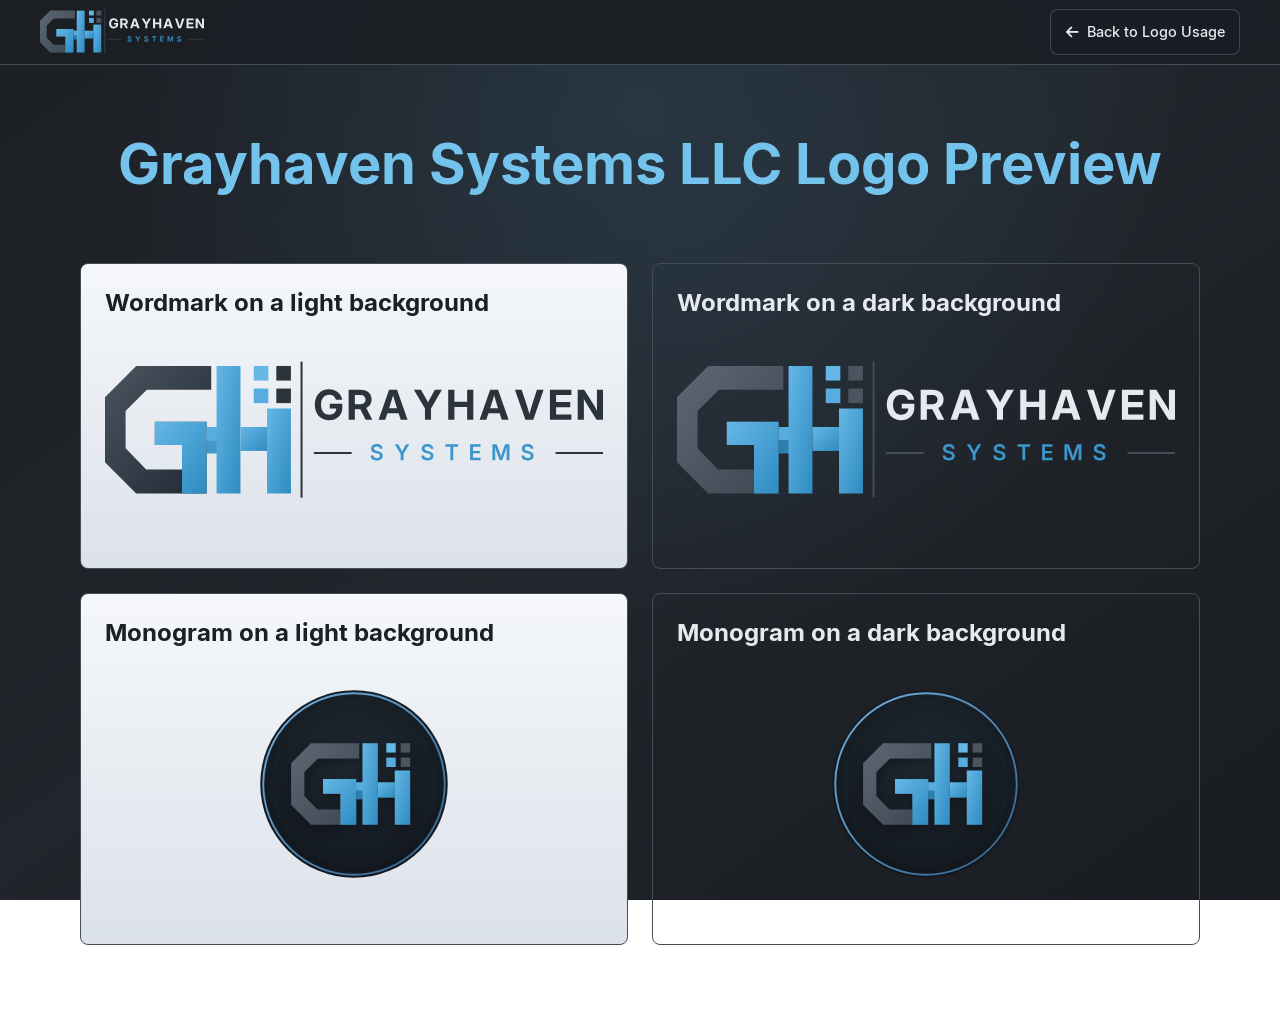
==== logo/index.html @ 890063b4 "Update Grayhaven Systems LLC branding guidelines" ====
<!DOCTYPE html>
<html lang="en">
  <head>
    <meta charset="utf-8">
    <meta name="viewport" content="width=device-width, initial-scale=1">
    <title>Grayhaven Systems LLC Logo Preview</title>
    <link rel="stylesheet" href="../style-guide/fonts.css?v=20260712">
    <link rel="stylesheet" href="../style-guide/fontawesome.min.css?v=20260712">
    <link rel="stylesheet" href="../style-guide/style-guide.css?v=20260712">
  </head>
  <body>
    <header class="site-header">
      <nav class="navbar" aria-label="Logo preview navigation">
        <div class="navbar-brand">
          <a href="./index.html" aria-label="Grayhaven Systems LLC logo preview home">
            <img
              class="navbar-logo"
              src="svg/grayhaven-logo-wordmark-dark.svg"
              alt="Grayhaven Systems LLC">
          </a>
        </div>
        <a class="link-button navbar-contact" href="../docs/logo-usage.md">
          <i class="fa-solid fa-arrow-left" aria-hidden="true"></i>
          <span>Back to Logo Usage</span>
        </a>
      </nav>
    </header>
    <main class="logo-preview-main">
      <h1>Grayhaven Systems LLC Logo Preview</h1>
      <div class="logo-preview-grid">
        <section class="logo-preview-card light" aria-labelledby="light-wordmark-title">
          <h2 id="light-wordmark-title">Wordmark on a light background</h2>
          <img src="svg/grayhaven-logo-wordmark-light.svg" alt="Grayhaven Systems LLC light-background wordmark">
        </section>
        <section class="logo-preview-card" aria-labelledby="dark-wordmark-title">
          <h2 id="dark-wordmark-title">Wordmark on a dark background</h2>
          <img src="svg/grayhaven-logo-wordmark-dark.svg" alt="Grayhaven Systems LLC dark-background wordmark">
        </section>
        <section class="logo-preview-card light" aria-labelledby="light-monogram-title">
          <h2 id="light-monogram-title">Monogram on a light background</h2>
          <img class="monogram" src="svg/grayhaven-logo-monogram.svg" alt="Grayhaven Systems LLC monogram on a light background">
        </section>
        <section class="logo-preview-card" aria-labelledby="dark-monogram-title">
          <h2 id="dark-monogram-title">Monogram on a dark background</h2>
          <img class="monogram" src="svg/grayhaven-logo-monogram.svg" alt="Grayhaven Systems LLC monogram on a dark background">
        </section>
      </div>
    </main>
  </body>
</html>
---- style-guide/fonts.css ----
@font-face {
  font-family: Inter;
  font-style: normal;
  font-weight: 300;
  font-display: swap;
  src: url('../assets/fonts/inter-300.ttf') format('truetype');
}

@font-face {
  font-family: Inter;
  font-style: normal;
  font-weight: 400;
  font-display: swap;
  src: url('../assets/fonts/inter-400.ttf') format('truetype');
}

@font-face {
  font-family: Inter;
  font-style: normal;
  font-weight: 500;
  font-display: swap;
  src: url('../assets/fonts/inter-500.ttf') format('truetype');
}

@font-face {
  font-family: Inter;
  font-style: normal;
  font-weight: 600;
  font-display: swap;
  src: url('../assets/fonts/inter-600.ttf') format('truetype');
}

@font-face {
  font-family: Inter;
  font-style: normal;
  font-weight: 700;
  font-display: swap;
  src: url('../assets/fonts/inter-700.ttf') format('truetype');
}

@font-face {
  font-family: Inter;
  font-style: normal;
  font-weight: 800;
  font-display: swap;
  src: url('../assets/fonts/inter-800.ttf') format('truetype');
}
---- style-guide/style-guide.css ----
/* ============================================
   Grayhaven Systems LLC — Site Stylesheet
   Mobile-first | Vanilla CSS | Design Token Driven
   ============================================ */

/* ===== DESIGN TOKENS ===== */
:root {
  /* Core Palette */
  --deep-graphite: #1C1F24;
  --gunmetal: #2A2F36;
  --slate-grey: #353B44;
  --soft-white: #E6EAF0;
  --cool-grey: #AAB2BF;
  --primary-accent: #58ACE0;
  --standard-hover: #65B7E6;
  --elevated-hover: #74C3EC;
  --light-surface-accent: #1F5F87;
  --charcoal-border: #444C56;
  --muted-emerald: #3FB68B;

  /* Alert Palette */
  --alert-info: #58ACE0;
  --alert-success: #3FB68B;
  --alert-warning: #C9973A;
  --alert-error: #D64545;

  /* Typography */
  --font-primary: 'Inter', ui-sans-serif, system-ui, -apple-system, blinkmacsystemfont, 'Segoe UI', sans-serif;
  --font-weight-light: 300;
  --font-weight-regular: 400;
  --font-weight-medium: 500;
  --font-weight-semibold: 600;
  --font-weight-bold: 700;
  --font-weight-extrabold: 800;

  /* Spacing Scale */
  --space-xs: 0.5rem;
  --space-sm: 1rem;
  --space-md: 1.5rem;
  --space-lg: 2.5rem;
  --space-xl: 4rem;
  --space-2xl: 6rem;
  --space-3xl: 8rem;

  /* Component Tokens */
  --border-radius: 8px;
  --border-radius-sm: 6px;
  --transition-fast: 150ms ease;
  --transition-base: 250ms ease;
  --transition-slow: 400ms ease;

  /* Navbar */
  --navbar-height: 4rem;
  --navbar-bg: rgb(28 31 36 / 98%);
  --navbar-blur: blur(12px);

  /* Background */
  --bg-radial: radial-gradient(circle at 50% 12%, rgb(88 172 224 / 14%), transparent 34rem);
  --bg-linear: linear-gradient(145deg, #1C1F24 0%, #22262C 48%, #191C21 100%);

  /* Link Button */
  --link-btn-bg: rgb(28 31 36 / 34%);
  --link-btn-border: rgb(68 76 86 / 90%);

  /* Content Panel */
  --panel-bg-top: rgb(42 47 54 / 94%);
  --panel-bg-bottom: rgb(34 38 44 / 90%);
  --panel-border: rgb(68 76 86 / 72%);
  --panel-shadow: 0 24px 70px rgb(0 0 0 / 28%);

  /* Container */
  --container-max: 1200px;
  --container-padding: 1.25rem;
}

/* ===== RESET / BASE ===== */
*,
*::before,
*::after {
  margin: 0;
  padding: 0;
  box-sizing: border-box;
}

html {
  scroll-behavior: smooth;
  scroll-padding-top: var(--navbar-height);
  text-size-adjust: 100%;
}

body {
  font-family: var(--font-primary);
  font-weight: var(--font-weight-regular);
  color: var(--cool-grey);
  line-height: 1.6;
  background: var(--bg-radial), var(--bg-linear);
  background-attachment: fixed;
  background-repeat: no-repeat;
  background-size: cover;
  min-height: 100vh;
  overflow-x: hidden;
  -webkit-font-smoothing: antialiased;
  -moz-osx-font-smoothing: grayscale;
}

img {
  max-width: 100%;
  height: auto;
  display: block;
}

a {
  color: var(--primary-accent);
  text-decoration: none;
  transition: color var(--transition-fast);
}

a:hover {
  color: var(--standard-hover);
}

ul {
  list-style: none;
}

h1,
h2,
h3,
h4,
h5,
h6 {
  color: var(--soft-white);
  font-weight: var(--font-weight-bold);
  line-height: 1.25;
}

/* ===== UTILITY CLASSES ===== */
.container {
  width: 100%;
  max-width: var(--container-max);
  margin-inline: auto;
  padding-inline: var(--container-padding);
}

.section-spacing {
  padding-block: var(--space-2xl);
}

.section-title {
  font-size: clamp(1.75rem, 4vw, 2.5rem);
  font-weight: var(--font-weight-bold);
  text-align: center;
  margin-bottom: var(--space-sm);
  color: var(--soft-white);
}

.section-subtitle {
  font-size: clamp(0.95rem, 2vw, 1.1rem);
  text-align: center;
  color: var(--cool-grey);
  margin-bottom: var(--space-xl);
}

/* ===== LINK BUTTON ===== */
.link-button {
  display: inline-flex;
  align-items: center;
  gap: 0.5rem;
  min-height: 2.75rem;
  padding: 0.68rem 0.9rem;
  color: var(--soft-white);
  background: var(--link-btn-bg);
  border: 1px solid var(--link-btn-border);
  border-radius: var(--border-radius);
  font-size: 0.9rem;
  font-weight: var(--font-weight-medium);
  cursor: pointer;
  transition:
    background var(--transition-base),
    border-color var(--transition-base),
    color var(--transition-base);
}

.link-button:hover {
  background: rgb(88 172 224 / 10%);
  border-color: var(--primary-accent);
  color: var(--soft-white);
}

.link-button:focus-visible {
  outline: 2px solid var(--primary-accent);
  outline-offset: 2px;
}

.link-button-large {
  min-height: 3.25rem;
  padding: 0.85rem 1.5rem;
  font-size: 1.05rem;
}

/* ===== EXTERNAL / SCROLL LINKS ===== */
.external-link {
  display: inline-flex;
  align-items: center;
  gap: 0.4rem;
  color: var(--primary-accent);
  font-size: 0.85rem;
  font-weight: var(--font-weight-medium);
  transition: color var(--transition-fast), background var(--transition-fast);
}

button.demo-link {
  font: inherit;
  cursor: pointer;
}

button.external-link.demo-link {
  padding: 0;
  background: transparent;
  border: 0;
}

:where(.service-card.light) .external-link {
  color: var(--light-surface-accent);
}

.external-link:hover {
  color: var(--standard-hover);
  background: rgb(101 183 230 / 10%);
  border-radius: var(--border-radius-sm);
}

button.external-link.demo-link:hover {
  color: var(--standard-hover);
  background: rgb(101 183 230 / 10%);
}

.scroll-link {
  display: inline-flex;
  align-items: center;
  gap: 0.4rem;
  color: var(--cool-grey);
  font-size: 0.85rem;
  font-weight: var(--font-weight-medium);
  transition: color var(--transition-fast);
}

:where(.service-card.light) .scroll-link {
  color: var(--light-surface-accent);
}

.scroll-link:hover {
  color: var(--primary-accent);
}

:where(.service-card.light) .scroll-link:hover {
  color: var(--deep-graphite);
  background: transparent;
}

/* ===== NAVBAR ===== */
.site-header {
  position: sticky;
  top: 0;
  z-index: 1000;
  background: var(--navbar-bg);
  backdrop-filter: var(--navbar-blur);
  border-bottom: 1px solid var(--charcoal-border);
}

.navbar {
  position: relative;
  display: flex;
  align-items: center;
  justify-content: space-between;
  gap: var(--space-sm);
  max-width: none;
  margin-inline: auto;
  padding: 0 var(--container-padding);
  height: var(--navbar-height);
}

.navbar-brand a {
  display: flex;
  align-items: center;
}

.navbar-brand {
  min-width: 0;
  flex-shrink: 0;
  margin-right: auto;
}

.navbar-logo {
  height: 3rem;
  width: auto;
  flex-shrink: 0;
}

.navbar-menu {
  position: relative;
  order: 3;
}

.navbar-links {
  display: none;
  align-items: center;
  gap: var(--space-md);
}

.navbar-links a {
  color: var(--cool-grey);
  font-size: 0.9rem;
  font-weight: var(--font-weight-medium);
  white-space: nowrap;
  transition: color var(--transition-fast);
}

.navbar-links a:hover,
.navbar-links a:focus-visible,
.navbar-links a.is-active {
  color: var(--primary-accent);
}

.navbar-menu-toggle:checked ~ .navbar-links {
  position: fixed;
  top: var(--navbar-height);
  right: var(--container-padding);
  left: var(--container-padding);
  max-height: calc(100vh - var(--navbar-height));
  overflow-y: auto;
  display: flex;
  flex-direction: column;
  align-items: flex-start;
  gap: 0;
  padding: 0 var(--space-sm);
  background: rgb(28 31 36 / 99%);
  border: 1px solid var(--charcoal-border);
  border-top: 0;
  border-radius: 0 0 var(--border-radius) var(--border-radius);
  backdrop-filter: blur(16px);
  box-shadow: var(--panel-shadow);
}

.navbar-links > li {
  width: 100%;
}

.navbar-menu-toggle:checked ~ .navbar-links a {
  display: block;
  width: 100%;
  padding: 0.7rem 0.25rem;
}

.navbar-contact {
  white-space: nowrap;
  order: 2;
}

/* Hamburger Toggle */
.navbar-toggle {
  display: flex;
  flex-direction: column;
  justify-content: center;
  align-items: center;
  gap: 5px;
  width: 2.5rem;
  height: 2.5rem;
  background: none;
  border: 1px solid var(--charcoal-border);
  border-radius: var(--border-radius-sm);
  list-style: none;
  cursor: pointer;
  transition: border-color var(--transition-fast);
}

.navbar-menu-toggle {
  position: fixed;
  top: 0;
  left: 0;
  width: 1px;
  height: 1px;
  opacity: 0;
}

.navbar-toggle:hover {
  border-color: var(--primary-accent);
}

.navbar-toggle:focus-visible {
  outline: 2px solid var(--primary-accent);
  outline-offset: 2px;
}

.navbar-menu-toggle:focus-visible + .navbar-toggle {
  outline: 2px solid var(--primary-accent);
  outline-offset: 2px;
}

.navbar-toggle-bar {
  display: block;
  width: 1.25rem;
  height: 2px;
  background: var(--soft-white);
  border-radius: 2px;
  transition: transform var(--transition-base), opacity var(--transition-base);
}

/* Hamburger active state */
.navbar-menu-toggle:checked + .navbar-toggle .navbar-toggle-bar:nth-child(1) {
  transform: translateY(7px) rotate(45deg);
}

.navbar-menu-toggle:checked + .navbar-toggle .navbar-toggle-bar:nth-child(2) {
  opacity: 0;
}

.navbar-menu-toggle:checked + .navbar-toggle .navbar-toggle-bar:nth-child(3) {
  transform: translateY(-7px) rotate(-45deg);
}

/* ===== HERO SECTION ===== */
.hero {
  display: flex;
  align-items: center;
  justify-content: center;
  text-align: center;
  min-height: 0;
  padding-block: 4.5rem 3.5rem;
}

.hero-content {
  max-width: 1000px;
  padding-inline: var(--container-padding);
}

.hero-logo {
  height: 6rem;
  width: auto;
  margin-inline: auto;
  margin-bottom: var(--space-lg);
}

.hero-headline {
  max-width: 940px;
  margin-inline: auto;
  font-size: clamp(1.75rem, 4vw, 3rem);
  font-weight: var(--font-weight-extrabold);
  line-height: 1.2;
  color: var(--soft-white);
  margin-bottom: 2rem;
}

.hero-headline-line {
  display: block;
}

.hero-headline-ampersand {
  color: var(--primary-accent);
}

.hero-subtext {
  max-width: 720px;
  font-size: clamp(1rem, 2.25vw, 1.2rem);
  color: #c1c8d2;
  line-height: 1.6;
  margin-inline: auto;
}

/* ===== WHAT WE DO SUMMARY GRID ===== */
.summary-section {
  padding-top: var(--space-lg);
}

.service-grid {
  display: grid;
  grid-template-columns: 1fr;
  gap: var(--space-md);
}

.service-card {
  background:
    linear-gradient(180deg, var(--panel-bg-top), var(--panel-bg-bottom)),
    var(--gunmetal);
  border: 1px solid var(--panel-border);
  border-radius: var(--border-radius);
  box-shadow: var(--panel-shadow);
  padding: var(--space-lg);
  display: flex;
  flex-direction: column;
  transition: border-color var(--transition-base), transform var(--transition-base);
}

.service-card:hover {
  border-color: var(--primary-accent);
  transform: translateY(-2px);
}

.service-card-icon {
  font-size: 2rem;
  color: var(--primary-accent);
  margin-bottom: var(--space-sm);
}

.service-card-title {
  font-size: 1.25rem;
  font-weight: var(--font-weight-semibold);
  color: var(--soft-white);
  margin-bottom: var(--space-xs);
}

.service-card-desc {
  font-size: 0.9rem;
  color: var(--cool-grey);
  line-height: 1.6;
  margin-bottom: var(--space-md);
  flex-grow: 1;
}

.capability-list {
  display: flex;
  flex-direction: column;
  gap: var(--space-xs);
  margin-bottom: var(--space-md);
}

.capability-list li {
  display: flex;
  align-items: center;
  gap: 0.5rem;
  font-size: 0.85rem;
  color: var(--cool-grey);
}

.capability-list li i {
  color: var(--muted-emerald);
  font-size: 0.8rem;
}

.service-card-actions {
  display: flex;
  flex-wrap: wrap;
  align-items: center;
  justify-content: space-between;
  gap: var(--space-sm);
  padding-top: var(--space-sm);
  border-top: 1px solid var(--charcoal-border);
}

.service-card.light {
  color: var(--deep-graphite);
  background: linear-gradient(180deg, #f5f7fa, #dce2ea);
  border-color: var(--cool-grey);
}

:where(.service-card.light) .service-card-icon,
:where(.service-card.light) .service-card-title,
:where(.service-card.light) .service-card-desc {
  color: var(--deep-graphite);
}

:where(.service-card.light) .capability-list li {
  color: var(--deep-graphite);
}

:where(.service-card.light) .capability-list li i {
  color: var(--muted-deep-accent);
}

:where(.service-card.light) .service-card-actions {
  border-color: var(--cool-grey);
}

:where(.service-card.light) .external-link:hover {
  color: var(--deep-graphite);
  background: rgb(31 95 135 / 10%);
}

:where(.service-card.light) button.external-link.demo-link:hover {
  color: var(--deep-graphite);
  background: rgb(31 95 135 / 10%);
}

/* ===== CTA PANEL ===== */
.cta-panel {
  background:
    linear-gradient(180deg, rgb(88 172 224 / 6%), transparent),
    var(--gunmetal);
  border-block: 1px solid var(--charcoal-border);
}

.cta-panel-inner {
  display: flex;
  flex-direction: column;
  align-items: center;
  gap: var(--space-md);
  text-align: center;
  padding-block: var(--space-xl);
}

.cta-panel-headline {
  font-size: clamp(1.5rem, 4vw, 2.25rem);
  font-weight: var(--font-weight-bold);
  color: var(--elevated-hover);
}

/* ===== EXPANDED SERVICE SECTIONS ===== */
.expanded-section {
  padding-block: var(--space-3xl);
}

.expanded-section-icon {
  font-size: 2.5rem;
  color: var(--primary-accent);
  margin-bottom: var(--space-md);
}

.expanded-section-title {
  font-size: clamp(1.5rem, 4vw, 2.25rem);
  font-weight: var(--font-weight-bold);
  color: var(--soft-white);
  margin-bottom: var(--space-md);
}

.expanded-section-desc {
  font-size: clamp(0.95rem, 2vw, 1.1rem);
  color: var(--cool-grey);
  line-height: 1.8;
  max-width: 900px;
  margin-bottom: var(--space-xl);
}

.capability-grid {
  display: grid;
  grid-template-columns: 1fr;
  gap: var(--space-md);
  margin-bottom: var(--space-xl);
}

.capability-checklist {
  display: flex;
  flex-direction: column;
  gap: var(--space-sm);
}

.capability-checklist li {
  display: flex;
  align-items: center;
  gap: 0.6rem;
  font-size: 0.9rem;
  color: var(--soft-white);
}

.capability-checklist li i {
  color: var(--muted-emerald);
  font-size: 1rem;
  flex-shrink: 0;
}

.expanded-section-tech {
  display: flex;
  flex-wrap: wrap;
  gap: var(--space-xs);
  padding-top: var(--space-md);
  border-top: 1px solid var(--charcoal-border);
}

.expanded-section-repo-link {
  align-self: center;
  margin-left: auto;
}

.tech-badge {
  display: inline-block;
  padding: 0.3rem 0.75rem;
  font-size: 0.78rem;
  font-weight: var(--font-weight-medium);
  color: var(--primary-accent);
  background: rgb(88 172 224 / 8%);
  border: 1px solid rgb(88 172 224 / 25%);
  border-radius: var(--border-radius-sm);
  transition: background var(--transition-fast), border-color var(--transition-fast);
}

.tech-badge:hover {
  background: rgb(88 172 224 / 15%);
  border-color: var(--primary-accent);
}

/* ===== SELECTED PROJECTS SECTION ===== */
.repo-grid {
  display: grid;
  grid-template-columns: 1fr;
  gap: var(--space-md);
}

.repo-card {
  background:
    linear-gradient(180deg, var(--panel-bg-top), var(--panel-bg-bottom)),
    var(--gunmetal);
  border: 1px solid var(--panel-border);
  border-radius: var(--border-radius);
  box-shadow: var(--panel-shadow);
  padding: var(--space-lg);
  display: flex;
  flex-direction: column;
  transition: border-color var(--transition-base), transform var(--transition-base);
}

.repo-card:hover {
  border-color: var(--primary-accent);
  transform: translateY(-2px);
}

.repo-card-icon {
  font-size: 1.75rem;
  color: var(--primary-accent);
  margin-bottom: var(--space-sm);
}

.repo-card-title {
  font-size: 1.15rem;
  font-weight: var(--font-weight-semibold);
  color: var(--soft-white);
  margin-bottom: var(--space-xs);
}

.repo-card-desc {
  font-size: 0.85rem;
  color: var(--cool-grey);
  line-height: 1.6;
  margin-bottom: var(--space-md);
  flex-grow: 1;
}

.repo-card-link {
  align-self: flex-start;
}

.examples-section-more {
  text-align: center;
  margin-top: var(--space-xl);
  padding-top: var(--space-lg);
  border-top: 1px solid var(--charcoal-border);
}

/* ===== FOOTER ===== */
.site-footer {
  background: var(--deep-graphite);
  border-top: 1px solid var(--charcoal-border);
  padding-block: var(--space-xl) var(--space-lg);
}

.site-footer-main {
  display: flex;
  flex-direction: column;
  gap: var(--space-xl);
}

.site-footer-brand {
  display: flex;
  flex-direction: column;
  align-items: center;
  gap: var(--space-sm);
  text-align: center;
}

.site-footer-logo {
  height: 3rem;
  width: auto;
}

.site-footer-tagline {
  font-size: 0.85rem;
  color: var(--cool-grey);
}

.site-footer-heading {
  font-size: 0.9rem;
  font-weight: var(--font-weight-semibold);
  color: var(--soft-white);
  margin-bottom: var(--space-sm);
  text-transform: uppercase;
  letter-spacing: 0.05em;
}

.footer-repo-grid {
  display: grid;
  grid-template-columns: minmax(0, 1fr);
  gap: var(--space-xs);
}

.footer-repo-card {
  display: flex;
  align-items: center;
  gap: 0.5rem;
  padding: 0.5rem 0.75rem;
  font-size: 0.8rem;
  color: var(--cool-grey);
  background: rgb(42 47 54 / 60%);
  border: 1px solid var(--charcoal-border);
  border-radius: var(--border-radius-sm);
  min-width: 0;
  transition: color var(--transition-fast), border-color var(--transition-fast);
}

.site-footer .footer-repo-card i {
  color: var(--primary-accent);
  flex-shrink: 0;
}

.footer-repo-card span {
  overflow: hidden;
  text-overflow: ellipsis;
  white-space: nowrap;
}

.footer-repo-card:hover {
  color: var(--soft-white);
  border-color: var(--primary-accent);
}

.site-footer-bottom {
  display: flex;
  flex-direction: column;
  align-items: center;
  gap: var(--space-sm);
  margin-top: var(--space-xl);
  padding-top: var(--space-lg);
  border-top: 1px solid var(--charcoal-border);
}

.site-footer-social {
  display: flex;
  gap: var(--space-sm);
}

.site-footer-social-link {
  display: flex;
  align-items: center;
  justify-content: center;
  width: 2.5rem;
  height: 2.5rem;
  font-size: 1.25rem;
  color: var(--cool-grey);
  background: rgb(42 47 54 / 60%);
  border: 1px solid var(--charcoal-border);
  border-radius: var(--border-radius-sm);
  transition: color var(--transition-fast), border-color var(--transition-fast);
}

.site-footer .site-footer-social-link i {
  color: inherit;
}

.site-footer-social-link:hover {
  color: var(--primary-accent);
  border-color: var(--primary-accent);
}

.site-footer-copyright {
  font-size: 0.8rem;
  color: var(--slate-grey);
  text-align: center;
}

.navbar-menu-toggle:checked ~ .navbar-links li + li {
  border-top: 1px solid rgb(68 76 86 / 70%);
}

/* ===== RESPONSIVE BREAKPOINTS ===== */

/* ---- Two-column repository grid (>= 900px) ---- */
@media (width >=900px) {
  .footer-repo-grid {
    grid-template-columns: repeat(2, minmax(0, 1fr));
  }
}

/* ---- Tablet (>= 640px) ---- */
@media (width >=640px) {
  :root {
    --container-padding: 2rem;
  }
}

/* Keep mobile repository rows compact while preserving the full tag set on wider screens. */
@media (width <768px) {
  .expanded-section-tech-with-repo .tech-badge:nth-of-type(n + 4) {
    display: none;
  }
}

@media (width <=400px) {
  .expanded-section-tech-with-repo .tech-badge:nth-of-type(n + 3) {
    display: none;
  }

  .expanded-section-tech-with-repo .expanded-section-repo-link {
    font-size: 0.8075rem;
  }
}

/* ---- Narrow mobile header (<= 575px) ---- */
@media (width <=575px) {
  .navbar {
    gap: 0.5rem;
  }

  .navbar-contact {
    width: 2.75rem;
    height: 2.75rem;
    min-height: 2.75rem;
    justify-content: center;
    padding: 0;
  }

  .navbar-contact span {
    display: none;
  }

  .navbar-toggle {
    width: 2.75rem;
    height: 2.75rem;
  }

  .navbar-toggle-bar {
    width: 1.35rem;
  }

  .navbar-menu-toggle:checked ~ .navbar-links a {
    font-size: 0.765rem;
    line-height: 1.4;
    white-space: normal;
  }
}

/* ---- Desktop layout (>= 768px) ---- */
@media (width >=768px) {
  .service-grid {
    grid-template-columns: repeat(2, 1fr);
  }

  .capability-grid {
    grid-template-columns: repeat(2, 1fr);
  }

  .repo-grid {
    grid-template-columns: repeat(3, 1fr);
  }

  .site-footer-main {
    flex-direction: row;
    justify-content: space-between;
    align-items: flex-start;
  }

  .site-footer-brand {
    align-items: flex-start;
    max-width: 280px;
    text-align: left;
  }

  .site-footer-bottom {
    flex-direction: row;
    justify-content: space-between;
  }

}

/* ---- Wide navigation (>= 1721px) ---- */
@media (width >=1721px) {
  .navbar {
    max-width: none;
    justify-content: flex-start;
  }

  .navbar-brand {
    margin-right: 0;
  }

  .hero-headline {
    margin-bottom: 3.8rem;
  }

  .navbar-menu .navbar-links {
    position: static;
    display: flex;
    flex-direction: row;
    align-items: center;
    gap: var(--space-md);
    padding: 0;
    background: transparent;
    border: 0;
    border-radius: 0;
    box-shadow: none;
    backdrop-filter: none;
  }

  .navbar-menu {
    order: 1;
    margin-left: var(--space-lg);
  }

  .navbar-menu > .navbar-toggle {
    display: none;
  }

  .navbar-contact {
    order: 2;
    margin-left: auto;
  }

  .navbar-menu .navbar-links a {
    display: inline;
    width: auto;
    padding: 0;
  }
}

/* ---- Wide Desktop (>= 1120px) ---- */
@media (width >=1120px) {
  :root {
    --container-padding: 2.5rem;
    --space-2xl: 7rem;
    --space-3xl: 9rem;
  }

  .footer-repo-grid {
    grid-template-columns: repeat(3, minmax(0, 1fr));
  }
}

/* ===== ACCESSIBILITY ===== */
:focus-visible {
  outline: 2px solid var(--primary-accent);
  outline-offset: 2px;
}

/* Screen reader only */
.sr-only {
  position: absolute;
  width: 1px;
  height: 1px;
  padding: 0;
  margin: -1px;
  overflow: hidden;
  clip-path: inset(50%);
  white-space: nowrap;
  border: 0;
}

/* Reduced motion */
@media (prefers-reduced-motion: reduce) {
  html {
    scroll-behavior: auto;
  }

  *,
  *::before,
  *::after {
    animation-duration: 0.01ms !important;
    animation-iteration-count: 1 !important;
    transition-duration: 0.01ms !important;
  }
}

/* ===== BRANDING PREVIEW ===== */
.preview-header {
  position: sticky;
}

/* CSS fallback for active navigation when JavaScript is unavailable. */
.navbar-links a.is-active,
html:not(.js-enabled) body:not(:has(section[id]:target)) .navbar-links a[href="./index.html"],
html:not(.js-enabled) body:has(#top:target) .navbar-links a[href="./index.html"],
html:not(.js-enabled) body:has(#foundations:target) .navbar-links a[href="#foundations"],
html:not(.js-enabled) body:has(#components:target) .navbar-links a[href="#components"],
html:not(.js-enabled) body:has(#expanded-example:target) .navbar-links a[href="#expanded-example"],
html:not(.js-enabled) body:has(#patterns:target) .navbar-links a[href="#patterns"],
html:not(.js-enabled) body:has(#alerts:target) .navbar-links a[href="#alerts"] {
  color: var(--primary-accent);
}

.preview-main {
  min-height: auto;
}

.preview-intro {
  padding-block: var(--space-xl);
  text-align: center;
}

.preview-intro .hero-headline {
  margin-bottom: 2rem;
  color: var(--soft-white);
  font-size: clamp(1.75rem, 4vw, 3rem);
}

.preview-intro .hero-subtext {
  max-width: 48rem;
  margin-inline: auto;
  color: var(--cool-grey);
}

.preview-section {
  margin-block: var(--space-xl);
  padding: clamp(2rem, 5vw, 3.5rem);
  background:
    linear-gradient(180deg, var(--panel-bg-top), var(--panel-bg-bottom)),
    var(--gunmetal);
  border: 1px solid var(--panel-border);
  border-radius: var(--border-radius);
  box-shadow: var(--panel-shadow);
}

.preview-section > h2 {
  margin-top: var(--space-sm);
  margin-bottom: var(--space-sm);
}

.preview-section > p {
  max-width: 58rem;
  margin-top: var(--space-md);
}

.preview-section > .service-grid {
  margin-top: var(--space-lg);
}

.preview-cta {
  margin-top: var(--space-xl);
}

.preview-repo-grid {
  margin-top: var(--space-xl);
}

.preview-label {
  color: var(--primary-accent);
  font-size: 0.8rem;
  font-weight: var(--font-weight-semibold);
  letter-spacing: 0.08em;
  text-transform: uppercase;
}

.preview-logo-row {
  display: grid;
  grid-template-columns: repeat(2, minmax(0, 1fr));
  gap: var(--space-md);
  margin-top: var(--space-lg);
}

.preview-logo-card {
  min-height: 10rem;
  padding: var(--space-md);
  border: 1px solid var(--panel-border);
  border-radius: var(--border-radius-sm);
}

.preview-logo-card.light {
  color: var(--deep-graphite);
  background: linear-gradient(180deg, #f5f7fa, #dce2ea);
}

.preview-logo-card img {
  width: min(100%, 24rem);
  margin: var(--space-md) auto 0;
}

.preview-logo-card .preview-monogram {
  width: min(42%, 8rem);
}

.preview-alert-grid {
  display: grid;
  grid-template-columns: repeat(auto-fit, minmax(13rem, 1fr));
  gap: var(--space-md);
  margin-top: var(--space-md);
}

.preview-alert {
  padding: var(--space-md);
  background: rgb(28 31 36 / 38%);
  border: 1px solid var(--charcoal-border);
  border-left-width: 5px;
  border-radius: var(--border-radius-sm);
}

.preview-alert h3 {
  display: flex;
  align-items: center;
  gap: 0.5rem;
  margin-top: 0;
}

.preview-alert.info { border-left-color: var(--alert-info); }
.preview-alert.success { border-left-color: var(--alert-success); }
.preview-alert.warning { border-left-color: var(--alert-warning); }
.preview-alert.error { border-left-color: var(--alert-error); }

.preview-footer {
  margin-top: var(--space-2xl);
}

.preview-footer .container {
  padding-block: var(--space-lg);
}

.preview-footer-note {
  color: var(--cool-grey);
  font-size: 0.85rem;
  text-align: center;
}

.logo-preview-main {
  width: 100%;
  max-width: var(--container-max);
  margin-inline: auto;
  padding: var(--space-xl) var(--container-padding);
}

.logo-preview-main h1 {
  margin-bottom: var(--space-xl);
  color: var(--elevated-hover);
  font-size: clamp(2rem, 5vw, 3.5rem);
  text-align: center;
}

.logo-preview-grid {
  display: grid;
  grid-template-columns: repeat(2, minmax(0, 1fr));
  gap: var(--space-md);
}

.logo-preview-card {
  min-height: 18rem;
  padding: var(--space-md);
  border: 1px solid var(--charcoal-border);
  border-radius: var(--border-radius);
}

.logo-preview-card.light {
  color: var(--deep-graphite);
  background: linear-gradient(180deg, #f5f7fa, #dce2ea);
}

.logo-preview-card.light h2 {
  color: var(--deep-graphite);
}

.logo-preview-card img {
  display: block;
  width: min(100%, 34rem);
  margin: var(--space-lg) auto;
}

.logo-preview-card .monogram {
  width: min(45%, 12rem);
}

@media (width < 768px) {
  .preview-logo-row,
  .logo-preview-grid {
    grid-template-columns: 1fr;
  }
}
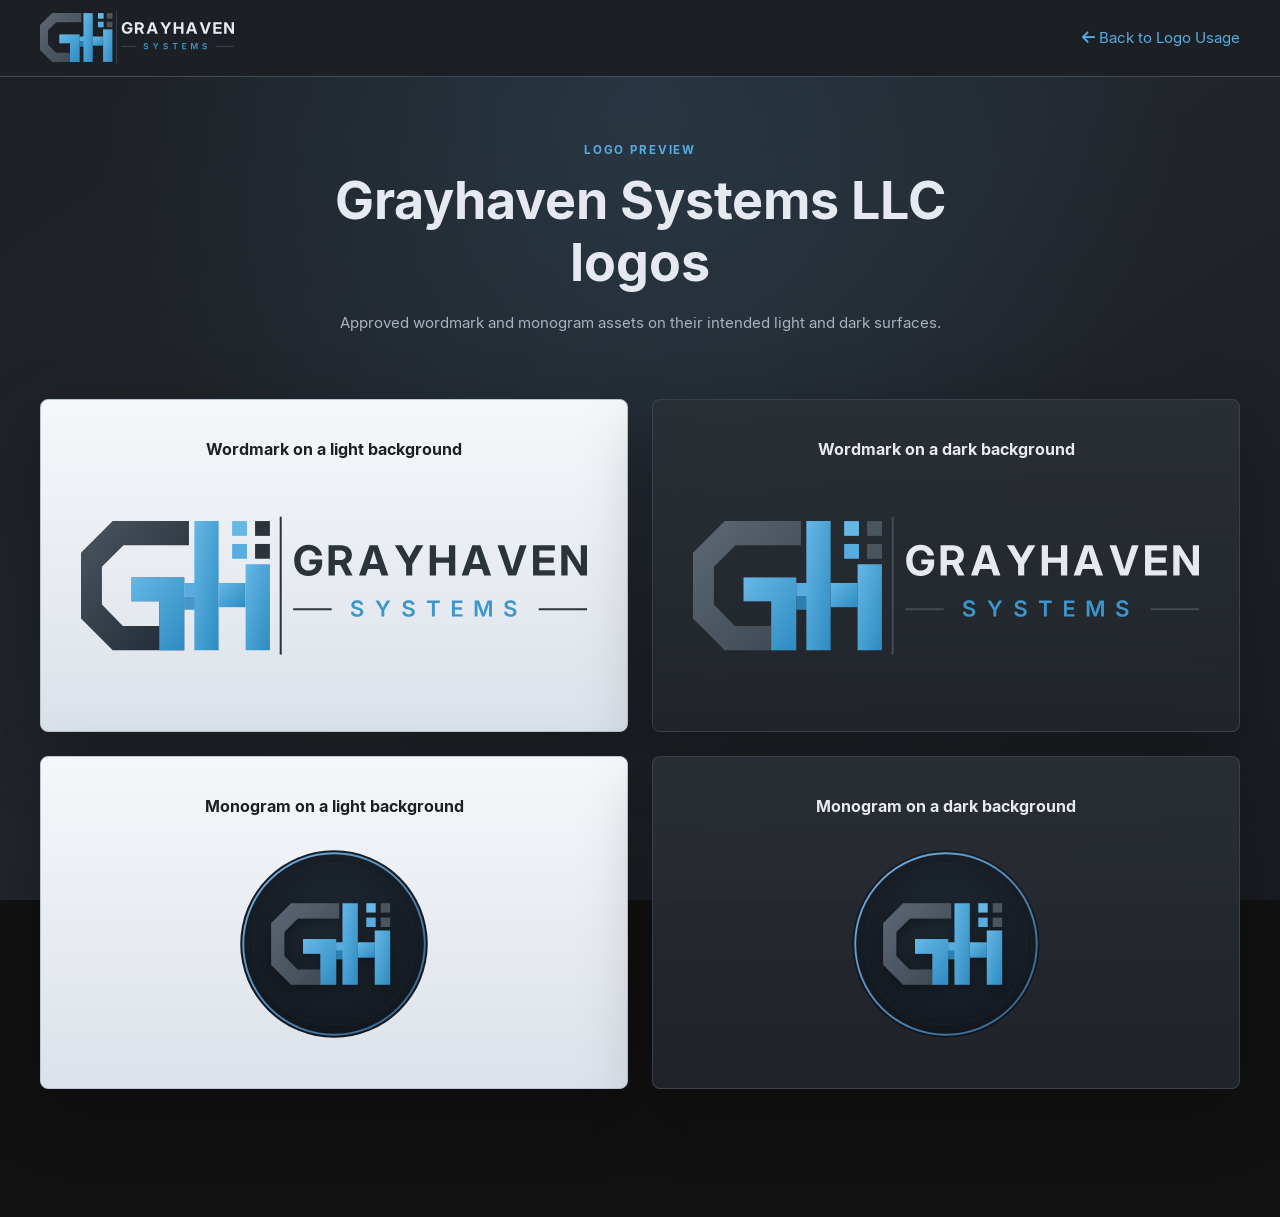
==== commit 2c6e0ccb: "Restore the responsive logo preview Present every approved logo variant on its intended surface in a" ====
--- a/logo/index.html
+++ b/logo/index.html
@@ -4,45 +4,99 @@
     <meta charset="utf-8">
     <meta name="viewport" content="width=device-width, initial-scale=1">
     <title>Grayhaven Systems LLC Logo Preview</title>
-    <link rel="stylesheet" href="../style-guide/fonts.css?v=20260712">
-    <link rel="stylesheet" href="../style-guide/fontawesome.min.css?v=20260712">
-    <link rel="stylesheet" href="../style-guide/style-guide.css?v=20260712">
+    <link rel="stylesheet" href="../web/style-guide/fonts.css?v=20260830">
+    <link
+      rel="stylesheet"
+      href="../web/style-guide/fontawesome.min.css?v=20260830"
+   >
+    <link rel="stylesheet" href="../web/shared-components.css?v=20260830">
+    <link rel="stylesheet" href="preview.css?v=20260830">
   </head>
   <body>
-    <header class="site-header">
-      <nav class="navbar" aria-label="Logo preview navigation">
-        <div class="navbar-brand">
-          <a href="./index.html" aria-label="Grayhaven Systems LLC logo preview home">
-            <img
-              class="navbar-logo"
-              src="svg/grayhaven-logo-wordmark-dark.svg"
-              alt="Grayhaven Systems LLC">
-          </a>
-        </div>
-        <a class="link-button navbar-contact" href="../docs/logo-usage.md">
+    <header class="logo-preview-header">
+      <nav
+        class="logo-preview-header-inner"
+        aria-label="Logo preview navigation"
+      >
+        <a
+          class="logo-preview-brand"
+          href="./index.html"
+          aria-label="Grayhaven Systems LLC logo preview home"
+        >
+          <img
+            src="svg/grayhaven-logo-wordmark-dark.svg"
+            alt="Grayhaven Systems LLC"
+         >
+        </a>
+        <a
+          class="button button-secondary logo-preview-source"
+          href="../docs/logo-usage.md"
+          aria-label="Back to Logo Usage"
+        >
           <i class="fa-solid fa-arrow-left" aria-hidden="true"></i>
           <span>Back to Logo Usage</span>
         </a>
       </nav>
     </header>
     <main class="logo-preview-main">
-      <h1>Grayhaven Systems LLC Logo Preview</h1>
+      <header class="logo-preview-intro">
+        <p class="eyebrow">LOGO PREVIEW</p>
+        <h1>Grayhaven Systems LLC logos</h1>
+        <p class="muted">
+          Approved wordmark and monogram assets on their intended light and dark
+          surfaces.
+        </p>
+      </header>
       <div class="logo-preview-grid">
-        <section class="logo-preview-card light" aria-labelledby="light-wordmark-title">
+        <section
+          class="logo-preview-card logo-preview-card-light"
+          aria-labelledby="light-wordmark-title"
+        >
           <h2 id="light-wordmark-title">Wordmark on a light background</h2>
-          <img src="svg/grayhaven-logo-wordmark-light.svg" alt="Grayhaven Systems LLC light-background wordmark">
+          <div class="logo-preview-artwork">
+            <img
+              src="svg/grayhaven-logo-wordmark-light.svg"
+              alt="Grayhaven Systems LLC light-background wordmark"
+           >
+          </div>
         </section>
-        <section class="logo-preview-card" aria-labelledby="dark-wordmark-title">
+        <section
+          class="logo-preview-card"
+          aria-labelledby="dark-wordmark-title"
+        >
           <h2 id="dark-wordmark-title">Wordmark on a dark background</h2>
-          <img src="svg/grayhaven-logo-wordmark-dark.svg" alt="Grayhaven Systems LLC dark-background wordmark">
+          <div class="logo-preview-artwork">
+            <img
+              src="svg/grayhaven-logo-wordmark-dark.svg"
+              alt="Grayhaven Systems LLC dark-background wordmark"
+           >
+          </div>
         </section>
-        <section class="logo-preview-card light" aria-labelledby="light-monogram-title">
+        <section
+          class="logo-preview-card logo-preview-card-light"
+          aria-labelledby="light-monogram-title"
+        >
           <h2 id="light-monogram-title">Monogram on a light background</h2>
-          <img class="monogram" src="svg/grayhaven-logo-monogram.svg" alt="Grayhaven Systems LLC monogram on a light background">
+          <div class="logo-preview-artwork">
+            <img
+              class="monogram"
+              src="svg/grayhaven-logo-monogram.svg"
+              alt="Grayhaven Systems LLC monogram on a light background"
+           >
+          </div>
         </section>
-        <section class="logo-preview-card" aria-labelledby="dark-monogram-title">
+        <section
+          class="logo-preview-card"
+          aria-labelledby="dark-monogram-title"
+        >
           <h2 id="dark-monogram-title">Monogram on a dark background</h2>
-          <img class="monogram" src="svg/grayhaven-logo-monogram.svg" alt="Grayhaven Systems LLC monogram on a dark background">
+          <div class="logo-preview-artwork">
+            <img
+              class="monogram"
+              src="svg/grayhaven-logo-monogram.svg"
+              alt="Grayhaven Systems LLC monogram on a dark background"
+           >
+          </div>
         </section>
       </div>
     </main>
--- a/web/style-guide/fonts.css
+++ b/web/style-guide/fonts.css
@@ -0,0 +1,47 @@
+@font-face {
+  font-family: Inter;
+  font-style: normal;
+  font-weight: 300;
+  font-display: swap;
+  src: url('../../assets/fonts/inter-300.ttf') format('truetype');
+}
+
+@font-face {
+  font-family: Inter;
+  font-style: normal;
+  font-weight: 400;
+  font-display: swap;
+  src: url('../../assets/fonts/inter-400.ttf') format('truetype');
+}
+
+@font-face {
+  font-family: Inter;
+  font-style: normal;
+  font-weight: 500;
+  font-display: swap;
+  src: url('../../assets/fonts/inter-500.ttf') format('truetype');
+}
+
+@font-face {
+  font-family: Inter;
+  font-style: normal;
+  font-weight: 600;
+  font-display: swap;
+  src: url('../../assets/fonts/inter-600.ttf') format('truetype');
+}
+
+@font-face {
+  font-family: Inter;
+  font-style: normal;
+  font-weight: 700;
+  font-display: swap;
+  src: url('../../assets/fonts/inter-700.ttf') format('truetype');
+}
+
+@font-face {
+  font-family: Inter;
+  font-style: normal;
+  font-weight: 800;
+  font-display: swap;
+  src: url('../../assets/fonts/inter-800.ttf') format('truetype');
+}
--- a/web/shared-components.css
+++ b/web/shared-components.css
@@ -0,0 +1,198 @@
+/* Grayhaven Systems LLC shared dark-surface web components. */
+/* stylelint-disable no-descending-specificity -- rules stay grouped by copy/paste component family. */
+
+/* Foundations, layout, headings, and utilities */
+
+:root {
+  color-scheme: dark;
+
+  --deep-graphite: #1c1f24;
+  --gunmetal: #2a2f36;
+  --slate-grey: #77818e;
+  --soft-white: #e6eaf0;
+  --cool-grey: #aab2bf;
+  --primary-accent: #58ace0;
+  --standard-hover: #65b7e6;
+  --elevated-hover: #74c3ec;
+  --light-surface-accent: #1f5f87;
+  --pale-steel: #bbc7d3;
+  --muted-deep-accent: #2e8bc0;
+  --charcoal-border: #444c56;
+  --dark-logo-charcoal: #2b333b;
+  --muted-emerald: #3fb68b;
+  --alert-info: #58ace0;
+  --alert-success: #3fb68b;
+  --alert-warning: #c9973a;
+  --alert-error: #d64545;
+  --background-mid: #22262c;
+  --background-end: #191c21;
+  --font-primary: 'Inter', ui-sans-serif, system-ui, -apple-system,
+    blinkmacsystemfont, 'Segoe UI', sans-serif;
+  --font-weight-light: 300;
+  --font-weight-regular: 400;
+  --font-weight-medium: 500;
+  --font-weight-semibold: 600;
+  --font-weight-bold: 700;
+  --font-weight-extrabold: 800;
+  --space-xs: 0.5rem;
+  --space-sm: 1rem;
+  --space-md: 1.5rem;
+  --space-lg: 2.5rem;
+  --space-xl: 4rem;
+  --space-2xl: 6rem;
+  --space-3xl: 8rem;
+  --border-radius: 8px;
+  --border-radius-sm: 6px;
+  --pill-radius: 999px;
+  --circle-radius: 50%;
+  --transition-fast: 150ms ease;
+  --transition-base: 250ms ease;
+  --transition-slow: 400ms ease;
+  --navbar-bg: var(--deep-graphite);
+  --panel-bg-top: color-mix(in srgb, var(--gunmetal) 94%, transparent);
+  --panel-bg-bottom: color-mix(in srgb, var(--background-mid) 90%, transparent);
+  --panel-border: color-mix(in srgb, var(--charcoal-border) 72%, transparent);
+  --panel-shadow: 0 24px 70px rgb(0 0 0 / 28%);
+  --popover-shadow: 0 18px 45px rgb(0 0 0 / 45%);
+  --container-max: 1200px;
+  --container-padding: 1.25rem;
+}
+
+*,
+*::before,
+*::after {
+  box-sizing: border-box;
+}
+
+[hidden] {
+  display: none !important;
+}
+
+a {
+  color: var(--primary-accent);
+  text-decoration: none;
+  transition:
+    color var(--transition-fast),
+    border-color var(--transition-fast),
+    background var(--transition-fast);
+}
+
+a:hover {
+  color: var(--standard-hover);
+}
+
+a:focus-visible {
+  outline: 2px solid var(--primary-accent);
+  outline-offset: 3px;
+}
+
+button,
+input,
+select,
+textarea {
+  font: inherit;
+}
+
+button {
+  cursor: pointer;
+}
+
+h1,
+h2,
+h3,
+p {
+  margin-top: 0;
+}
+
+h1,
+h2,
+h3 {
+  color: var(--soft-white);
+  line-height: 1.2;
+}
+
+.container {
+  width: 100%;
+  max-width: var(--container-max);
+  margin-inline: auto;
+  padding-inline: var(--container-padding);
+}
+
+.section-spacing {
+  padding-block: var(--space-2xl);
+}
+
+.section-title {
+  margin-bottom: var(--space-sm);
+  color: var(--soft-white);
+  font-size: clamp(1.75rem, 4vw, 2.5rem);
+  font-weight: var(--font-weight-bold);
+  text-align: center;
+}
+
+.section-subtitle {
+  margin-bottom: var(--space-xl);
+  color: var(--cool-grey);
+  font-size: clamp(0.95rem, 2vw, 1.1rem);
+  text-align: center;
+}
+
+.page-heading {
+  display: flex;
+  align-items: end;
+  justify-content: space-between;
+  gap: 2rem;
+  margin-bottom: 2.4rem;
+}
+
+.page-heading > :first-child {
+  min-width: 0;
+}
+
+.page-heading.compact {
+  align-items: start;
+}
+
+.heading-actions,
+.panel-heading,
+.form-actions,
+.row-actions {
+  display: flex;
+  align-items: center;
+  justify-content: space-between;
+  gap: 1rem;
+}
+
+.eyebrow {
+  margin-bottom: 0.65rem;
+  color: var(--primary-accent);
+  font-size: 0.72rem;
+  font-weight: var(--font-weight-bold);
+  letter-spacing: 0.16em;
+}
+
+.muted {
+  color: var(--cool-grey);
+}
+
+.truncate-text,
+.breadcrumb-label {
+  display: block;
+  min-width: 0;
+  overflow: hidden;
+  text-overflow: ellipsis;
+  white-space: nowrap;
+}
+
+.visually-hidden {
+  position: absolute;
+  width: 1px;
+  height: 1px;
+  padding: 0;
+  margin: -1px;
+  overflow: hidden;
+  clip-path: inset(50%);
+  white-space: nowrap;
+  border: 0;
+}
+
--- a/logo/preview.css
+++ b/logo/preview.css
@@ -0,0 +1,171 @@
+/* Layout for the Grayhaven Systems LLC logo preview only. */
+
+body {
+  min-height: 100vh;
+  margin: 0;
+  color: var(--cool-grey);
+  background:
+    radial-gradient(
+      circle at 50% 12%,
+      color-mix(in srgb, var(--primary-accent) 14%, transparent),
+      transparent 34rem
+    ),
+    linear-gradient(
+      145deg,
+      var(--deep-graphite),
+      var(--background-mid) 48%,
+      var(--background-end)
+    );
+  background-attachment: fixed;
+  background-repeat: no-repeat;
+  background-size: cover;
+  font-family: var(--font-primary);
+  font-size: 15px;
+  line-height: 1.6;
+  -webkit-font-smoothing: antialiased;
+}
+
+.logo-preview-header {
+  position: sticky;
+  top: 0;
+  z-index: 10;
+  background: var(--navbar-bg);
+  border-bottom: 1px solid var(--charcoal-border);
+}
+
+.logo-preview-header-inner {
+  display: flex;
+  align-items: center;
+  justify-content: space-between;
+  gap: var(--space-sm);
+  width: min(1200px, calc(100% - 2rem));
+  min-height: 76px;
+  margin-inline: auto;
+}
+
+.logo-preview-brand {
+  display: inline-flex;
+  align-items: center;
+  min-width: 0;
+}
+
+.logo-preview-brand img {
+  display: block;
+  width: 194px;
+  max-width: 100%;
+  height: auto;
+}
+
+.logo-preview-main {
+  width: min(1200px, calc(100% - 2rem));
+  margin-inline: auto;
+  padding-block: var(--space-xl) var(--space-3xl);
+}
+
+.logo-preview-intro {
+  max-width: 760px;
+  margin: 0 auto var(--space-xl);
+  text-align: center;
+}
+
+.logo-preview-intro h1 {
+  margin-bottom: var(--space-sm);
+  font-size: clamp(2rem, 5vw, 3.25rem);
+}
+
+.logo-preview-intro p:last-child {
+  margin-bottom: 0;
+}
+
+.logo-preview-grid {
+  display: grid;
+  grid-template-columns: minmax(0, 1fr);
+  gap: var(--space-md);
+}
+
+.logo-preview-card {
+  display: grid;
+  grid-template-rows: auto 1fr;
+  gap: var(--space-md);
+  min-width: 0;
+  min-height: 20rem;
+  padding: var(--space-lg);
+  background: linear-gradient(
+    180deg,
+    var(--panel-bg-top),
+    var(--panel-bg-bottom)
+  );
+  border: 1px solid var(--panel-border);
+  border-radius: var(--border-radius);
+  box-shadow: var(--panel-shadow);
+}
+
+.logo-preview-card h2 {
+  margin-bottom: 0;
+  font-size: 1rem;
+  text-align: center;
+}
+
+.logo-preview-card-light {
+  color: var(--deep-graphite);
+  background: linear-gradient(180deg, #f5f7fa, #dce2ea);
+  border-color: var(--pale-steel);
+}
+
+.logo-preview-card-light h2 {
+  color: var(--deep-graphite);
+}
+
+.logo-preview-artwork {
+  display: grid;
+  place-items: center;
+  min-width: 0;
+  min-height: 13rem;
+}
+
+.logo-preview-artwork img {
+  display: block;
+  width: min(100%, 34rem);
+  max-height: 15rem;
+}
+
+.logo-preview-artwork .monogram {
+  width: min(58%, 12rem);
+  max-height: none;
+}
+
+@media (width <=575px) {
+  .logo-preview-header-inner,
+  .logo-preview-main {
+    width: min(100% - 1.5rem, 1200px);
+  }
+
+  .logo-preview-brand img {
+    width: 170px;
+  }
+
+  .logo-preview-source {
+    width: 44px;
+    min-height: 44px;
+    padding: 0;
+  }
+
+  .logo-preview-source span {
+    display: none;
+  }
+
+  .logo-preview-main {
+    padding-block: var(--space-lg) var(--space-xl);
+  }
+
+  .logo-preview-card {
+    min-height: 17rem;
+    padding: var(--space-md);
+  }
+}
+
+@media (width >=768px) {
+  .logo-preview-grid {
+    grid-template-columns: repeat(2, minmax(0, 1fr));
+  }
+}
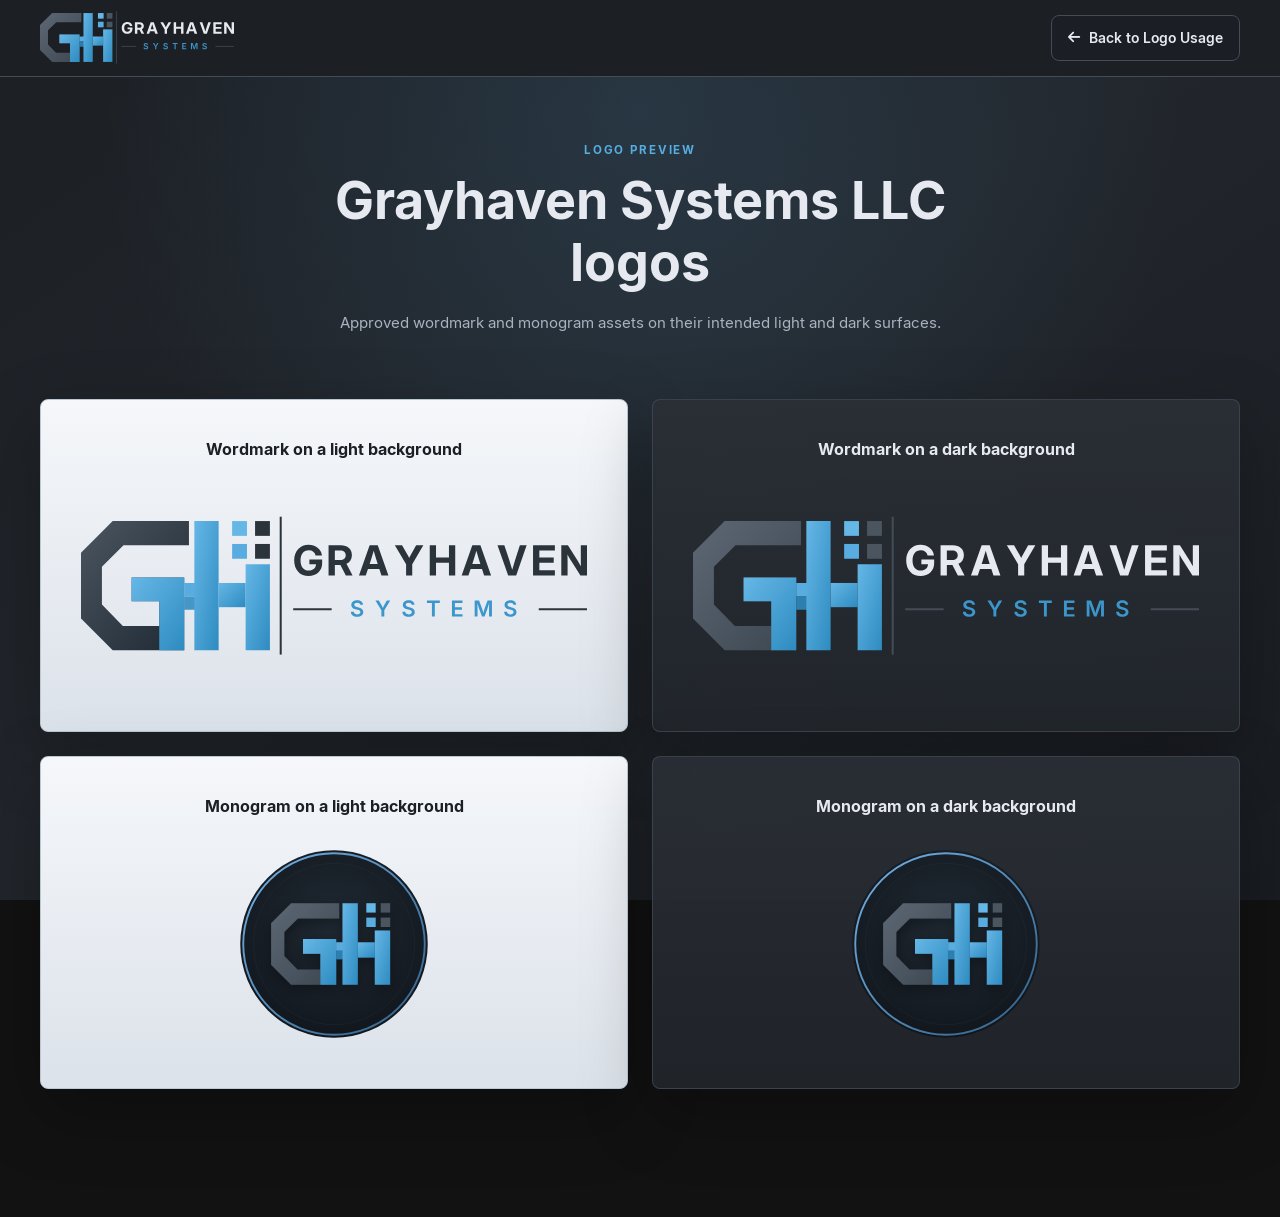
==== commit e9b23235: "Prevent-disabled-control-hover-feedback" ====
--- a/logo/index.html
+++ b/logo/index.html
@@ -9,7 +9,7 @@
       rel="stylesheet"
       href="../web/style-guide/fontawesome.min.css?v=20260830"
    >
-    <link rel="stylesheet" href="../web/shared-components.css?v=20260830">
+    <link rel="stylesheet" href="../web/shared-components.css?v=20260831">
     <link rel="stylesheet" href="preview.css?v=20260830">
   </head>
   <body>
--- a/web/shared-components.css
+++ b/web/shared-components.css
@@ -196,3 +196,1613 @@
   border: 0;
 }
 
+/* Links */
+
+.external-link,
+.scroll-link,
+.back-link {
+  display: inline-flex;
+  align-items: center;
+  gap: 0.4rem;
+  font-size: 0.85rem;
+  font-weight: var(--font-weight-medium);
+}
+
+.external-link,
+.back-link {
+  color: var(--primary-accent);
+}
+
+.scroll-link {
+  color: var(--cool-grey);
+}
+
+.scroll-link:hover {
+  color: var(--primary-accent);
+}
+
+.text-link {
+  padding: 0;
+  color: var(--primary-accent);
+  background: none;
+  border: 0;
+  font-size: 0.86rem;
+}
+
+.text-link:hover {
+  color: var(--standard-hover);
+}
+
+:where(
+    .external-link,
+    .back-link,
+    .text-link[href],
+    .breadcrumbs a
+  ):hover,
+:where(
+    .external-link,
+    .back-link,
+    .text-link[href],
+    .breadcrumbs a
+  ):focus-visible {
+  color: var(--standard-hover);
+  background: color-mix(in srgb, var(--standard-hover) 10%, transparent);
+  border-radius: var(--border-radius-sm);
+}
+
+/* Buttons */
+
+.button {
+  display: inline-flex;
+  align-items: center;
+  justify-content: center;
+  gap: 0.55rem;
+  min-height: 42px;
+  padding: 0.65rem 1rem;
+  border: 1px solid var(--charcoal-border);
+  border-radius: var(--border-radius);
+  font-size: 0.87rem;
+  font-weight: var(--font-weight-semibold);
+  transition:
+    color var(--transition-fast),
+    background var(--transition-fast),
+    border-color var(--transition-fast);
+}
+
+.button:disabled,
+.button[aria-disabled="true"],
+.icon-button:disabled,
+.icon-button[aria-disabled="true"] {
+  opacity: 0.42;
+  cursor: not-allowed;
+}
+
+.button:focus-visible,
+.icon-button:focus-visible,
+.text-link:focus-visible {
+  outline: 2px solid var(--primary-accent);
+  outline-offset: 3px;
+}
+
+.button-primary {
+  color: var(--deep-graphite);
+  background: var(--primary-accent);
+  border-color: var(--primary-accent);
+}
+
+.button-primary:not(:disabled):not([aria-disabled="true"]):hover {
+  color: var(--deep-graphite);
+  background: var(--elevated-hover);
+  border-color: var(--elevated-hover);
+}
+
+.button-secondary {
+  color: var(--soft-white);
+  background: color-mix(in srgb, var(--deep-graphite) 34%, transparent);
+}
+
+.button-secondary:not(:disabled):not([aria-disabled="true"]):hover {
+  color: var(--soft-white);
+  background: var(--light-surface-accent);
+  border-color: var(--primary-accent);
+}
+
+.button-success {
+  color: var(--deep-graphite);
+  background: var(--muted-emerald);
+  border-color: var(--muted-emerald);
+}
+
+.button-success:not(:disabled):not([aria-disabled="true"]):hover {
+  color: var(--deep-graphite);
+  background: var(--alert-success);
+  border-color: var(--alert-success);
+}
+
+.button-danger {
+  color: var(--soft-white);
+  background: var(--alert-error);
+  border-color: var(--alert-error);
+}
+
+.button-danger:not(:disabled):not([aria-disabled="true"]):hover {
+  color: var(--soft-white);
+  background: color-mix(in srgb, var(--alert-error) 82%, var(--soft-white));
+  border-color: color-mix(in srgb, var(--alert-error) 82%, var(--soft-white));
+}
+
+.button-stop {
+  color: var(--soft-white);
+  background: color-mix(in srgb, var(--alert-error) 14%, transparent);
+  border-color: color-mix(in srgb, var(--alert-error) 60%, transparent);
+}
+
+.button-stop:not(:disabled):not([aria-disabled="true"]):hover {
+  background: color-mix(in srgb, var(--alert-error) 25%, transparent);
+  border-color: var(--alert-error);
+}
+
+.button-compact {
+  min-height: 34px;
+  padding: 0.35rem 0.65rem;
+  font-size: 0.78rem;
+}
+
+.button-large {
+  min-height: 3.25rem;
+  padding: 0.85rem 1.5rem;
+  font-size: 1.05rem;
+}
+
+.button-icon {
+  width: 42px;
+  min-width: 42px;
+  padding: 0;
+}
+
+.button-icon.button-compact {
+  width: 34px;
+  min-width: 34px;
+}
+
+.icon-button {
+  display: inline-flex;
+  align-items: center;
+  justify-content: center;
+  width: 32px;
+  height: 32px;
+  padding: 0;
+  color: var(--cool-grey);
+  background: transparent;
+  border: 1px solid transparent;
+  border-radius: var(--border-radius-sm);
+  font-size: 1rem;
+  line-height: 1;
+  vertical-align: middle;
+}
+
+.icon-button:not(:disabled):not([aria-disabled="true"]):hover {
+  color: var(--primary-accent);
+  background: color-mix(in srgb, var(--primary-accent) 10%, transparent);
+  border-color: var(--charcoal-border);
+}
+
+.icon-button.accent {
+  color: var(--muted-emerald);
+}
+
+.icon-button.stop {
+  color: var(--alert-error);
+}
+
+.icon-button.danger:not(:disabled):not([aria-disabled="true"]):hover {
+  color: var(--alert-error);
+}
+
+/* Panels and content cards */
+
+.panel {
+  background: linear-gradient(
+    180deg,
+    var(--panel-bg-top),
+    var(--panel-bg-bottom)
+  );
+  border: 1px solid var(--panel-border);
+  border-radius: var(--border-radius);
+  box-shadow: var(--panel-shadow);
+}
+
+.panel-heading {
+  margin-bottom: var(--space-sm);
+}
+
+.content-grid {
+  display: grid;
+  grid-template-columns: minmax(0, 1fr);
+  gap: var(--space-md);
+}
+
+.content-card {
+  display: flex;
+  flex-direction: column;
+  padding: var(--space-lg);
+  background:
+    linear-gradient(180deg, var(--panel-bg-top), var(--panel-bg-bottom)),
+    var(--gunmetal);
+  border: 1px solid var(--panel-border);
+  border-radius: var(--border-radius);
+  box-shadow: var(--panel-shadow);
+  transition:
+    border-color var(--transition-base),
+    transform var(--transition-base);
+}
+
+.content-card:hover {
+  border-color: var(--primary-accent);
+  transform: translateY(-2px);
+}
+
+.content-card-icon {
+  margin-bottom: var(--space-sm);
+  color: var(--primary-accent);
+  font-size: 2rem;
+}
+
+.content-card-title {
+  margin-bottom: var(--space-xs);
+  color: var(--soft-white);
+  font-size: 1.25rem;
+  font-weight: var(--font-weight-semibold);
+}
+
+.content-card-description {
+  flex-grow: 1;
+  margin-bottom: var(--space-md);
+  color: var(--cool-grey);
+  font-size: 0.9rem;
+  line-height: 1.6;
+}
+
+.content-card-actions {
+  display: flex;
+  flex-wrap: wrap;
+  align-items: center;
+  justify-content: space-between;
+  gap: var(--space-sm);
+  padding-top: var(--space-sm);
+  border-top: 1px solid var(--charcoal-border);
+}
+
+.content-card-compact .content-card-icon {
+  font-size: 1.75rem;
+}
+
+.content-card-compact .content-card-title {
+  font-size: 1.15rem;
+}
+
+.content-card-compact .content-card-description {
+  font-size: 0.85rem;
+}
+
+/* Lists, badges, resources, and breadcrumbs */
+
+.capability-list,
+.check-list {
+  display: flex;
+  flex-direction: column;
+  gap: var(--space-xs);
+  margin-bottom: var(--space-md);
+  padding: 0;
+  list-style: none;
+}
+
+.capability-list li,
+.check-list li {
+  display: flex;
+  align-items: center;
+  gap: 0.5rem;
+  color: var(--cool-grey);
+  font-size: 0.85rem;
+}
+
+.capability-list li i,
+.check-list li i {
+  flex-shrink: 0;
+  color: var(--muted-emerald);
+  font-size: 0.8rem;
+}
+
+.check-list {
+  gap: var(--space-sm);
+}
+
+.check-list li {
+  gap: 0.6rem;
+  color: var(--soft-white);
+  font-size: 0.9rem;
+}
+
+.check-list li i {
+  font-size: 1rem;
+}
+
+.action-list {
+  display: grid;
+  gap: 0.75rem;
+  margin: 1rem 0 0;
+  padding: 0;
+  list-style: none;
+}
+
+.action-list li {
+  display: grid;
+  grid-template-columns: minmax(0, 1fr) auto;
+  align-items: center;
+  gap: 0.2rem 1rem;
+  padding: 1rem;
+  background: color-mix(in srgb, var(--background-mid) 65%, transparent);
+  border: 1px solid
+    color-mix(in srgb, var(--charcoal-border) 65%, transparent);
+  border-radius: var(--border-radius-sm);
+}
+
+.action-list strong {
+  grid-column: 1;
+  color: var(--soft-white);
+  overflow-wrap: anywhere;
+}
+
+.action-list .muted {
+  grid-column: 1;
+  font-size: 0.85rem;
+  overflow-wrap: anywhere;
+}
+
+.action-list .button {
+  grid-row: 1 / span 2;
+  grid-column: 2;
+}
+
+.badge {
+  display: inline-block;
+  padding: 0.3rem 0.75rem;
+  color: var(--primary-accent);
+  background: color-mix(in srgb, var(--primary-accent) 8%, transparent);
+  border: 1px solid color-mix(in srgb, var(--primary-accent) 25%, transparent);
+  border-radius: var(--border-radius-sm);
+  font-size: 0.78rem;
+  font-weight: var(--font-weight-medium);
+  transition:
+    background var(--transition-fast),
+    border-color var(--transition-fast);
+}
+
+.badge:hover {
+  background: color-mix(in srgb, var(--primary-accent) 15%, transparent);
+  border-color: var(--primary-accent);
+}
+
+.resource-link-card {
+  display: flex;
+  align-items: center;
+  gap: 0.5rem;
+  min-width: 0;
+  padding: 0.5rem 0.75rem;
+  color: var(--cool-grey);
+  background: color-mix(in srgb, var(--gunmetal) 60%, transparent);
+  border: 1px solid var(--charcoal-border);
+  border-radius: var(--border-radius-sm);
+  font-size: 0.8rem;
+  transition:
+    color var(--transition-fast),
+    border-color var(--transition-fast);
+}
+
+.resource-link-card i {
+  flex-shrink: 0;
+  color: var(--primary-accent);
+}
+
+.resource-link-card span {
+  overflow: hidden;
+  text-overflow: ellipsis;
+  white-space: nowrap;
+}
+
+.resource-link-card:hover {
+  color: var(--soft-white);
+  border-color: var(--primary-accent);
+}
+
+.breadcrumbs {
+  font-size: 0.84rem;
+}
+
+.breadcrumbs ol {
+  display: flex;
+  align-items: center;
+  gap: 0.5rem;
+  min-width: 0;
+  margin: 0;
+  padding: 0;
+  overflow: hidden;
+  list-style: none;
+}
+
+.breadcrumbs li {
+  display: flex;
+  flex: 0 1 auto;
+  align-items: center;
+  min-width: 0;
+  color: var(--soft-white);
+  font-weight: var(--font-weight-medium);
+}
+
+.breadcrumbs li:last-child {
+  flex: 1 1 auto;
+}
+
+.breadcrumbs li::before {
+  margin-right: 0.5rem;
+  color: var(--cool-grey);
+  content: "›";
+}
+
+.breadcrumbs a {
+  color: var(--primary-accent);
+}
+
+/* Form controls and progressive form behaviors */
+
+:where(input:not([type="checkbox"], [type="radio"]), select, textarea) {
+  width: 100%;
+  min-height: 42px;
+  padding: 0.65rem 0.75rem;
+  color: var(--soft-white);
+  background: var(--deep-graphite);
+  border: 1px solid var(--charcoal-border);
+  border-radius: var(--border-radius);
+}
+
+select {
+  padding-right: 2.25rem;
+}
+
+textarea {
+  min-height: 7rem;
+  resize: vertical;
+}
+
+:where(
+    input:not([type="checkbox"], [type="radio"]),
+    select,
+    textarea
+  ):focus-visible {
+  border-color: var(--primary-accent);
+  outline: none;
+}
+
+:where(
+    input:not([type="checkbox"], [type="radio"]),
+    select,
+    textarea
+  )[aria-invalid="true"] {
+  border-color: var(--alert-error);
+}
+
+:where(
+    input:not([type="checkbox"], [type="radio"]),
+    select,
+    textarea
+  ):disabled {
+  opacity: 0.55;
+  cursor: not-allowed;
+}
+
+input[readonly],
+textarea[readonly] {
+  color: var(--cool-grey);
+  background: color-mix(in srgb, var(--deep-graphite) 55%, transparent);
+}
+
+input::placeholder,
+textarea::placeholder {
+  color: var(--slate-grey);
+}
+
+label {
+  display: grid;
+  gap: 0.45rem;
+  color: var(--soft-white);
+  font-size: 0.86rem;
+  font-weight: var(--font-weight-medium);
+}
+
+.form-field {
+  display: grid;
+  gap: 0.45rem;
+  min-width: 0;
+}
+
+small {
+  color: var(--cool-grey);
+  font-weight: var(--font-weight-regular);
+}
+
+.field-help,
+.field-error {
+  display: block;
+  font-size: 0.78rem;
+  font-weight: var(--font-weight-regular);
+}
+
+.field-help {
+  color: var(--cool-grey);
+}
+
+.field-error {
+  color: var(--alert-error);
+}
+
+.choice-group {
+  display: grid;
+  gap: 0.75rem;
+  min-width: 0;
+  padding: 0;
+  margin: 0;
+  border: 0;
+}
+
+.choice-group legend {
+  padding: 0;
+  margin-bottom: 0.65rem;
+  color: var(--soft-white);
+  font-size: 0.86rem;
+  font-weight: var(--font-weight-medium);
+}
+
+.choice-control {
+  display: flex;
+  align-items: flex-start;
+  gap: 0.65rem;
+  color: var(--soft-white);
+  cursor: pointer;
+}
+
+.choice-control input[type="checkbox"],
+.choice-control input[type="radio"] {
+  width: 1.1rem;
+  height: 1.1rem;
+  flex: 0 0 auto;
+  margin: 0.2rem 0 0;
+  accent-color: var(--primary-accent);
+}
+
+.choice-control-copy {
+  display: grid;
+  gap: 0.1rem;
+  min-width: 0;
+}
+
+.choice-control-copy small {
+  line-height: 1.45;
+}
+
+.switch-control {
+  position: relative;
+  display: inline-flex;
+  align-items: center;
+  gap: 0.65rem;
+  color: var(--soft-white);
+  cursor: pointer;
+}
+
+.switch-control input {
+  position: absolute;
+  width: 1px;
+  height: 1px;
+  opacity: 0;
+}
+
+.switch-track {
+  position: relative;
+  width: 2.5rem;
+  height: 1.4rem;
+  flex: 0 0 auto;
+  background: var(--deep-graphite);
+  border: 1px solid var(--charcoal-border);
+  border-radius: var(--pill-radius);
+  transition:
+    background var(--transition-fast),
+    border-color var(--transition-fast);
+}
+
+.switch-track::after {
+  position: absolute;
+  top: 0.18rem;
+  left: 0.18rem;
+  width: 0.9rem;
+  height: 0.9rem;
+  background: var(--cool-grey);
+  border-radius: var(--circle-radius);
+  transition:
+    background var(--transition-fast),
+    transform var(--transition-fast);
+  content: "";
+}
+
+.switch-control input:checked + .switch-track {
+  background: color-mix(in srgb, var(--primary-accent) 24%, transparent);
+  border-color: var(--primary-accent);
+}
+
+.switch-control input:checked + .switch-track::after {
+  background: var(--primary-accent);
+  transform: translateX(1.08rem);
+}
+
+.switch-control input:focus-visible + .switch-track {
+  outline: 2px solid var(--primary-accent);
+  outline-offset: 3px;
+}
+
+input[type="file"] {
+  padding: 0.35rem;
+}
+
+input[type="file"]::file-selector-button {
+  min-height: 32px;
+  margin-right: 0.75rem;
+  padding: 0.35rem 0.65rem;
+  color: var(--soft-white);
+  background: color-mix(in srgb, var(--deep-graphite) 34%, transparent);
+  border: 1px solid var(--charcoal-border);
+  border-radius: var(--border-radius-sm);
+  font: inherit;
+  font-size: 0.78rem;
+  font-weight: var(--font-weight-semibold);
+  cursor: pointer;
+  transition:
+    background var(--transition-fast),
+    border-color var(--transition-fast);
+}
+
+input[type="file"]::file-selector-button:hover {
+  background: var(--light-surface-accent);
+  border-color: var(--primary-accent);
+}
+
+input[type="range"] {
+  width: 100%;
+  min-height: 42px;
+  padding: 0;
+  accent-color: var(--primary-accent);
+  background: transparent;
+  border: 0;
+}
+
+.progress-control,
+.meter-control {
+  width: 100%;
+  height: 0.8rem;
+  accent-color: var(--primary-accent);
+}
+
+.progress-control {
+  color: var(--primary-accent);
+}
+
+.progress-control::-webkit-progress-bar,
+.meter-control::-webkit-meter-bar {
+  background: var(--deep-graphite);
+  border: 1px solid var(--charcoal-border);
+  border-radius: var(--pill-radius);
+}
+
+.progress-control::-webkit-progress-value {
+  background: var(--primary-accent);
+  border-radius: var(--pill-radius);
+}
+
+.meter-control::-webkit-meter-optimum-value {
+  background: var(--alert-success);
+  border-radius: var(--pill-radius);
+}
+
+.meter-control::-webkit-meter-suboptimum-value {
+  background: var(--alert-warning);
+  border-radius: var(--pill-radius);
+}
+
+.meter-control::-webkit-meter-even-less-good-value {
+  background: var(--alert-error);
+  border-radius: var(--pill-radius);
+}
+
+.disclosure {
+  background: color-mix(in srgb, var(--deep-graphite) 42%, transparent);
+  border: 1px solid var(--charcoal-border);
+  border-radius: var(--border-radius);
+}
+
+.disclosure > summary {
+  display: flex;
+  align-items: center;
+  justify-content: space-between;
+  gap: var(--space-sm);
+  padding: var(--space-sm);
+  color: var(--soft-white);
+  font-weight: var(--font-weight-semibold);
+  list-style: none;
+  cursor: pointer;
+}
+
+.disclosure > summary::-webkit-details-marker {
+  display: none;
+}
+
+.disclosure > summary::after {
+  color: var(--primary-accent);
+  content: "+";
+}
+
+.disclosure[open] > summary::after {
+  content: "−";
+}
+
+.disclosure-content {
+  padding: 0 var(--space-sm) var(--space-sm);
+  border-top: 1px solid
+    color-mix(in srgb, var(--charcoal-border) 65%, transparent);
+}
+
+.disclosure-content > :first-child {
+  margin-top: var(--space-sm);
+}
+
+.disclosure-content > :last-child {
+  margin-bottom: 0;
+}
+
+.dialog {
+  width: min(32rem, calc(100% - 2rem));
+  max-height: calc(100dvh - 2rem);
+  padding: 0;
+  color: var(--cool-grey);
+  background: linear-gradient(
+    180deg,
+    var(--panel-bg-top),
+    var(--panel-bg-bottom)
+  );
+  border: 1px solid var(--panel-border);
+  border-radius: var(--border-radius);
+  box-shadow: var(--popover-shadow);
+  overflow: auto;
+}
+
+.dialog::backdrop {
+  background: rgb(0 0 0 / 68%);
+}
+
+.dialog-content {
+  display: grid;
+  gap: var(--space-md);
+  padding: var(--space-lg);
+}
+
+.dialog-content > :last-child {
+  margin-bottom: 0;
+}
+
+.narrow-content {
+  max-width: 720px;
+  margin: 0 auto;
+}
+
+.form-panel {
+  padding: 2.2rem;
+}
+
+.narrow-content > .form-panel + .form-panel {
+  margin-top: 1.5rem;
+}
+
+.form-stack {
+  display: grid;
+  gap: 1.25rem;
+  margin-top: 1.5rem;
+}
+
+.form-actions {
+  justify-content: flex-end;
+  margin-top: 0.4rem;
+}
+
+.inline-form {
+  display: flex;
+  align-items: center;
+  gap: 0.5rem;
+}
+
+.inline-form input {
+  width: 250px;
+}
+
+.input-with-icon {
+  position: relative;
+  display: block;
+}
+
+.input-with-icon > i {
+  position: absolute;
+  top: 50%;
+  left: 0.85rem;
+  z-index: 1;
+  color: var(--slate-grey);
+  transform: translateY(-50%);
+  pointer-events: none;
+  transition: color var(--transition-fast);
+}
+
+.input-with-icon > input {
+  padding-left: 2.65rem;
+}
+
+.input-with-icon:focus-within > i {
+  color: var(--primary-accent);
+}
+
+.select-control {
+  position: relative;
+  display: block;
+}
+
+.select-control select {
+  width: 100%;
+  padding-right: 3rem;
+  appearance: none;
+}
+
+.select-control i {
+  position: absolute;
+  top: 50%;
+  right: 1.5rem;
+  color: var(--soft-white);
+  font-size: 0.78rem;
+  transform: translateY(-50%);
+  pointer-events: none;
+}
+
+.money-input {
+  display: grid;
+  grid-template-columns: auto minmax(0, 1fr) auto;
+  align-items: center;
+  min-height: 42px;
+  color: var(--soft-white);
+  background: var(--deep-graphite);
+  border: 1px solid var(--charcoal-border);
+  border-radius: var(--border-radius);
+  overflow: hidden;
+}
+
+.money-input:focus-within {
+  border-color: var(--primary-accent);
+  outline: none;
+}
+
+.money-prefix,
+.money-suffix {
+  color: var(--cool-grey);
+}
+
+.money-prefix {
+  padding-left: 0.75rem;
+}
+
+.money-suffix {
+  padding-right: 0.9rem;
+  white-space: nowrap;
+}
+
+.money-input input {
+  min-width: 0;
+  padding: 0.65rem 0.35rem;
+  border: 0;
+  border-radius: 0;
+  outline: 0;
+}
+
+.money-input input[type="number"] {
+  appearance: textfield;
+}
+
+.money-input input[type="number"]::-webkit-inner-spin-button,
+.money-input input[type="number"]::-webkit-outer-spin-button {
+  margin: 0;
+  appearance: none;
+}
+
+.datetime-control {
+  display: grid;
+  grid-template-columns: minmax(0, 1fr) 32px;
+  align-items: center;
+  gap: 0.5rem;
+}
+
+.datetime-control .icon-button {
+  width: 32px;
+  height: 32px;
+}
+
+.readonly-value {
+  display: block;
+  min-height: 42px;
+  padding: 0.65rem 0.75rem;
+  color: var(--cool-grey);
+  background: color-mix(in srgb, var(--deep-graphite) 55%, transparent);
+  border: 1px solid var(--charcoal-border);
+  border-radius: var(--border-radius);
+}
+
+.optional {
+  color: var(--cool-grey);
+  font-size: 0.75rem;
+  font-weight: var(--font-weight-regular);
+}
+
+.verification-code {
+  min-width: 0;
+  padding: 0;
+  margin: 0;
+  border: 0;
+}
+
+.verification-code legend {
+  display: flex;
+  align-items: center;
+  gap: 0.5rem;
+  padding: 0;
+  margin-bottom: 0.65rem;
+  color: var(--soft-white);
+  font-size: 0.86rem;
+  font-weight: var(--font-weight-medium);
+}
+
+.verification-code legend i {
+  color: var(--primary-accent);
+}
+
+.verification-code-fields {
+  display: grid;
+  grid-template-columns: repeat(6, minmax(0, 1fr));
+  gap: clamp(0.35rem, 1.5vw, 0.65rem);
+  width: 100%;
+}
+
+.verification-code-fields input {
+  min-width: 0;
+  min-height: 0;
+  aspect-ratio: 1;
+  padding: 0;
+  border-radius: var(--circle-radius);
+  font-size: 1.35rem;
+  font-weight: var(--font-weight-semibold);
+  text-align: center;
+  caret-color: var(--primary-accent);
+}
+
+/* Status, feedback, summaries, and empty states */
+
+.status-pill,
+.live-label {
+  display: inline-flex;
+  flex: 0 0 auto;
+  align-items: center;
+  justify-content: flex-start;
+  justify-self: start;
+  inline-size: fit-content;
+  max-inline-size: 100%;
+  text-align: left;
+  overflow-wrap: anywhere;
+}
+
+.status-pill {
+  padding: 0.2rem 0.55rem;
+  color: var(--soft-white);
+  border-radius: var(--pill-radius);
+  font-size: 0.72rem;
+  font-weight: var(--font-weight-semibold);
+}
+
+.status-success {
+  background: color-mix(in srgb, var(--alert-success) 15%, transparent);
+}
+
+.status-danger {
+  background: color-mix(in srgb, var(--alert-error) 15%, transparent);
+}
+
+.status-neutral {
+  color: var(--cool-grey);
+  background: color-mix(in srgb, var(--cool-grey) 12%, transparent);
+}
+
+.status-warning {
+  background: color-mix(in srgb, var(--alert-warning) 15%, transparent);
+}
+
+.status-running {
+  display: inline-flex;
+  align-items: center;
+  gap: 0.35rem;
+  background: color-mix(in srgb, var(--alert-success) 15%, transparent);
+}
+
+.status-running i {
+  font-size: 0.42rem;
+}
+
+.alert-stack {
+  display: grid;
+  gap: 0.65rem;
+  margin-bottom: 1.5rem;
+}
+
+.alert {
+  padding: 0.8rem 1rem;
+  color: var(--soft-white);
+  border: 1px solid;
+  border-radius: var(--border-radius);
+  opacity: 1;
+  transform: translateY(0);
+  transition:
+    opacity 300ms ease,
+    transform 300ms ease;
+}
+
+.alert-with-icon {
+  display: flex;
+  align-items: center;
+  gap: 0.65rem;
+}
+
+.alert.is-dismissing {
+  opacity: 0;
+  transform: translateY(-0.5rem);
+}
+
+.alert-info {
+  background: color-mix(in srgb, var(--alert-info) 14%, transparent);
+  border-color: color-mix(in srgb, var(--alert-info) 50%, transparent);
+}
+
+.alert-success {
+  background: color-mix(in srgb, var(--alert-success) 14%, transparent);
+  border-color: color-mix(in srgb, var(--alert-success) 50%, transparent);
+}
+
+.alert-warning {
+  background: color-mix(in srgb, var(--alert-warning) 14%, transparent);
+  border-color: color-mix(in srgb, var(--alert-warning) 50%, transparent);
+}
+
+.alert-error {
+  background: color-mix(in srgb, var(--alert-error) 14%, transparent);
+  border-color: color-mix(in srgb, var(--alert-error) 50%, transparent);
+}
+
+/* Hierarchy and responsive data tables */
+
+.hierarchy-panel {
+  padding: 1.8rem;
+}
+
+.hierarchy-item {
+  margin-top: 1.5rem;
+  padding: 1.2rem;
+  background: color-mix(in srgb, var(--deep-graphite) 42%, transparent);
+  border: 1px solid color-mix(in srgb, var(--charcoal-border) 78%, transparent);
+  border-radius: var(--border-radius);
+}
+
+.hierarchy-item-header {
+  display: flex;
+  align-items: center;
+  justify-content: space-between;
+  gap: 1rem;
+}
+
+.hierarchy-item-header strong {
+  color: var(--soft-white);
+  font-size: 1rem;
+}
+
+.hierarchy-item-name {
+  display: flex;
+  align-items: center;
+  min-width: 0;
+  overflow-wrap: anywhere;
+}
+
+.hierarchy-item-name strong {
+  min-width: 0;
+}
+
+.hierarchy-item-icon {
+  margin-right: 0.65rem;
+  color: var(--primary-accent);
+}
+
+.hierarchy-children {
+  margin-left: 1.65rem;
+}
+
+.hierarchy-child {
+  display: grid;
+  grid-template-columns: 48px minmax(0, 1fr) auto;
+  align-items: center;
+  column-gap: 0.65rem;
+  min-height: 44px;
+  padding: 0.35rem 0;
+}
+
+.hierarchy-child-leading {
+  display: flex;
+  grid-column: 1;
+  align-items: center;
+  min-height: 32px;
+  padding-right: 0.65rem;
+  border-right: 1px solid var(--charcoal-border);
+}
+
+.hierarchy-child-name {
+  display: flex;
+  grid-column: 2;
+  align-items: center;
+  gap: 0.7rem;
+  min-width: 0;
+  color: var(--soft-white);
+  font-size: 0.9rem;
+}
+
+.hierarchy-child-name span {
+  min-width: 0;
+  overflow-wrap: anywhere;
+}
+
+.hierarchy-child .row-actions {
+  grid-column: 3;
+}
+
+.inline-edit-control {
+  position: relative;
+}
+
+.inline-edit-control > summary {
+  list-style: none;
+}
+
+.inline-edit-control > summary::-webkit-details-marker {
+  display: none;
+}
+
+.inline-edit-control[open] > summary {
+  color: var(--primary-accent);
+  background: color-mix(in srgb, var(--primary-accent) 10%, transparent);
+  border-color: var(--charcoal-border);
+}
+
+.inline-edit-popover {
+  position: absolute;
+  top: calc(100% + 0.6rem);
+  right: 0;
+  z-index: 10;
+  display: grid;
+  grid-template-columns: minmax(240px, 1fr) auto;
+  align-items: end;
+  gap: 0.65rem;
+  width: 390px;
+  padding: 1rem;
+  background: var(--deep-graphite);
+  border: 1px solid var(--charcoal-border);
+  border-radius: var(--border-radius);
+  box-shadow: var(--popover-shadow);
+}
+
+.inline-edit-popover input {
+  min-height: 36px;
+  padding: 0.45rem 0.6rem;
+}
+
+.table-container {
+  max-width: 100%;
+  overflow: visible;
+}
+
+.data-table {
+  width: 100%;
+  border-collapse: collapse;
+  font-size: 0.86rem;
+}
+
+.data-table th,
+.data-table td {
+  padding: 0.85rem 0.7rem;
+  text-align: left;
+  vertical-align: top;
+  border-bottom: 1px solid
+    color-mix(in srgb, var(--charcoal-border) 65%, transparent);
+}
+
+.data-table th {
+  color: var(--primary-accent);
+  font-size: 0.73rem;
+  letter-spacing: 0.1em;
+  text-transform: uppercase;
+}
+
+.data-table td {
+  min-width: 0;
+  overflow-wrap: anywhere;
+}
+
+.table-summary,
+.pagination {
+  display: flex;
+  align-items: center;
+  justify-content: space-between;
+  gap: 1rem;
+  color: var(--cool-grey);
+  font-size: 0.82rem;
+}
+
+.table-summary {
+  padding: 0.8rem 0;
+}
+
+.pagination {
+  margin-top: 1.25rem;
+}
+
+.summary-grid {
+  display: grid;
+  grid-template-columns: repeat(3, minmax(0, 1fr));
+  gap: 1px;
+  overflow: hidden;
+}
+
+.summary-card {
+  padding: 1.5rem;
+  background: color-mix(in srgb, var(--deep-graphite) 48%, transparent);
+}
+
+.summary-card span {
+  display: block;
+  margin-bottom: 0.4rem;
+  color: var(--cool-grey);
+  font-size: 0.78rem;
+  letter-spacing: 0.12em;
+  text-transform: uppercase;
+}
+
+.summary-card strong {
+  color: var(--soft-white);
+  font-size: 1.7rem;
+}
+
+.empty-state {
+  padding: 4rem;
+  text-align: center;
+}
+
+.empty-state i {
+  margin-bottom: 1rem;
+  color: var(--light-surface-accent);
+  font-size: 2rem;
+}
+
+.empty-state h2,
+.empty-state h3 {
+  margin-bottom: 0.3rem;
+}
+
+.secret-value {
+  margin: 1.5rem 0;
+  padding: 1rem;
+  color: var(--soft-white);
+  background: var(--deep-graphite);
+  border: 1px solid var(--charcoal-border);
+  border-radius: var(--border-radius);
+  font-family: ui-monospace, monospace;
+  font-size: 1.1rem;
+  letter-spacing: 0.08em;
+  overflow-wrap: anywhere;
+}
+
+.copy-value {
+  display: flex;
+  align-items: center;
+  gap: 0.65rem;
+}
+
+.copy-value-text {
+  flex: 1;
+  min-width: 0;
+  overflow-wrap: anywhere;
+}
+
+.clipboard-fallback {
+  position: fixed;
+  inset: 0 auto auto 0;
+  opacity: 0;
+  pointer-events: none;
+}
+
+.running-dot {
+  width: 10px;
+  height: 10px;
+  flex: 0 0 auto;
+  background: var(--alert-success);
+  border-radius: var(--circle-radius);
+  box-shadow: 0 0 0 5px
+    color-mix(in srgb, var(--alert-success) 12%, transparent);
+  animation: running-pulse 2s ease-in-out infinite;
+}
+
+.live-status {
+  display: inline-flex;
+  align-items: center;
+  justify-content: flex-end;
+  gap: 0.45rem;
+  color: var(--alert-success);
+}
+
+.live-status .running-dot {
+  width: 7px;
+  height: 7px;
+  box-shadow: 0 0 0 3px
+    color-mix(in srgb, var(--alert-success) 12%, transparent);
+}
+
+.live-status[data-state="reconnecting"] {
+  color: var(--alert-warning);
+}
+
+.live-status[data-state="reconnecting"] .running-dot {
+  background: var(--alert-warning);
+  box-shadow: 0 0 0 3px
+    color-mix(in srgb, var(--alert-warning) 12%, transparent);
+}
+
+.live-status[data-state="ended"] {
+  color: var(--alert-error);
+}
+
+.live-status[data-state="ended"] .running-dot {
+  background: var(--alert-error);
+  box-shadow: 0 0 0 3px
+    color-mix(in srgb, var(--alert-error) 12%, transparent);
+  animation: none;
+}
+
+/* Responsive adaptations */
+
+@media (width <1440px) {
+  .responsive-table {
+    display: block;
+  }
+
+  .responsive-table thead {
+    position: absolute;
+    width: 1px;
+    height: 1px;
+    padding: 0;
+    margin: -1px;
+    overflow: hidden;
+    clip-path: inset(50%);
+    white-space: nowrap;
+    border: 0;
+  }
+
+  .responsive-table tbody {
+    display: grid;
+    gap: 1rem;
+  }
+
+  .responsive-table tbody > tr {
+    display: grid;
+    min-width: 0;
+    padding: 0.3rem 0.9rem;
+    background: color-mix(in srgb, var(--deep-graphite) 38%, transparent);
+    border: 1px solid
+      color-mix(in srgb, var(--charcoal-border) 75%, transparent);
+    border-radius: var(--border-radius);
+  }
+
+  .responsive-table tbody > tr > td {
+    display: grid;
+    grid-template-columns: minmax(6.5rem, 30%) minmax(0, 1fr);
+    align-items: start;
+    gap: 0.75rem;
+    width: 100%;
+    min-width: 0;
+    padding: 0.65rem 0;
+  }
+
+  .responsive-table tbody > tr > td::before {
+    color: var(--primary-accent);
+    font-size: 0.68rem;
+    font-weight: var(--font-weight-semibold);
+    letter-spacing: 0.08em;
+    text-transform: uppercase;
+    content: attr(data-label);
+  }
+
+  .responsive-table tbody > tr > .cell-primary {
+    order: -2;
+  }
+
+  .responsive-table tbody > tr > .cell-status {
+    order: -1;
+  }
+
+  .responsive-table .cell-actions .row-actions {
+    justify-content: flex-start;
+    flex-wrap: wrap;
+  }
+
+  .responsive-table .truncate-text {
+    max-width: 100%;
+    white-space: normal;
+    overflow-wrap: anywhere;
+  }
+
+  .responsive-table .empty-table-row {
+    display: block;
+    padding: 0;
+  }
+
+  .responsive-table .empty-table-row > td {
+    display: block;
+    padding: 1rem;
+    border: 0;
+  }
+
+  .responsive-table .empty-table-row > td::before {
+    content: none;
+  }
+}
+
+@media (width <768px) {
+  .page-heading,
+  .panel-heading {
+    align-items: stretch;
+    flex-direction: column;
+  }
+
+  .page-heading {
+    margin-bottom: 1.7rem;
+  }
+
+  .heading-actions {
+    flex-wrap: wrap;
+    justify-content: flex-start;
+  }
+
+  .inline-form {
+    width: 100%;
+  }
+
+  .inline-form input {
+    width: auto;
+    min-width: 0;
+    flex: 1;
+  }
+
+  .hierarchy-panel {
+    padding: 1.25rem;
+  }
+
+  .hierarchy-children {
+    margin-left: 0.35rem;
+  }
+
+  .hierarchy-child .row-actions {
+    justify-self: end;
+  }
+
+  .inline-edit-popover {
+    position: fixed;
+    top: 30%;
+    right: 1rem;
+    left: 1rem;
+    width: auto;
+  }
+
+  .content-grid-two,
+  .content-grid-three {
+    grid-template-columns: repeat(2, minmax(0, 1fr));
+  }
+}
+
+@media (width <=575px) {
+  .form-actions {
+    align-items: stretch;
+    flex-direction: column-reverse;
+  }
+
+  .form-actions .button {
+    width: 100%;
+  }
+
+  .action-list li {
+    grid-template-columns: minmax(0, 1fr);
+  }
+
+  .action-list .button {
+    grid-row: auto;
+    grid-column: 1;
+    width: 100%;
+    margin-top: 0.5rem;
+  }
+
+  .summary-grid {
+    grid-template-columns: minmax(0, 1fr);
+  }
+
+  .content-grid-two,
+  .content-grid-three {
+    grid-template-columns: minmax(0, 1fr);
+  }
+}
+
+@media (width <=400px) {
+  .hierarchy-panel,
+  .form-panel {
+    padding: 1rem;
+  }
+
+  .summary-card strong {
+    font-size: 1.4rem;
+  }
+
+  .secret-value {
+    font-size: 0.88rem;
+    letter-spacing: 0.04em;
+  }
+}
+
+@media (width >=768px) {
+  .content-grid-two {
+    grid-template-columns: repeat(2, minmax(0, 1fr));
+  }
+
+  .content-grid-three {
+    grid-template-columns: repeat(3, minmax(0, 1fr));
+  }
+}
+
+@keyframes running-pulse {
+  0%,
+  100% {
+    opacity: 0.65;
+    transform: scale(0.9);
+  }
+
+  50% {
+    opacity: 1;
+    transform: scale(1.08);
+  }
+}
+
+@media (prefers-reduced-motion: reduce) {
+  *,
+  *::before,
+  *::after {
+    scroll-behavior: auto;
+    transition-duration: 1ms;
+    animation-duration: 1ms;
+    animation-iteration-count: 1;
+  }
+}
